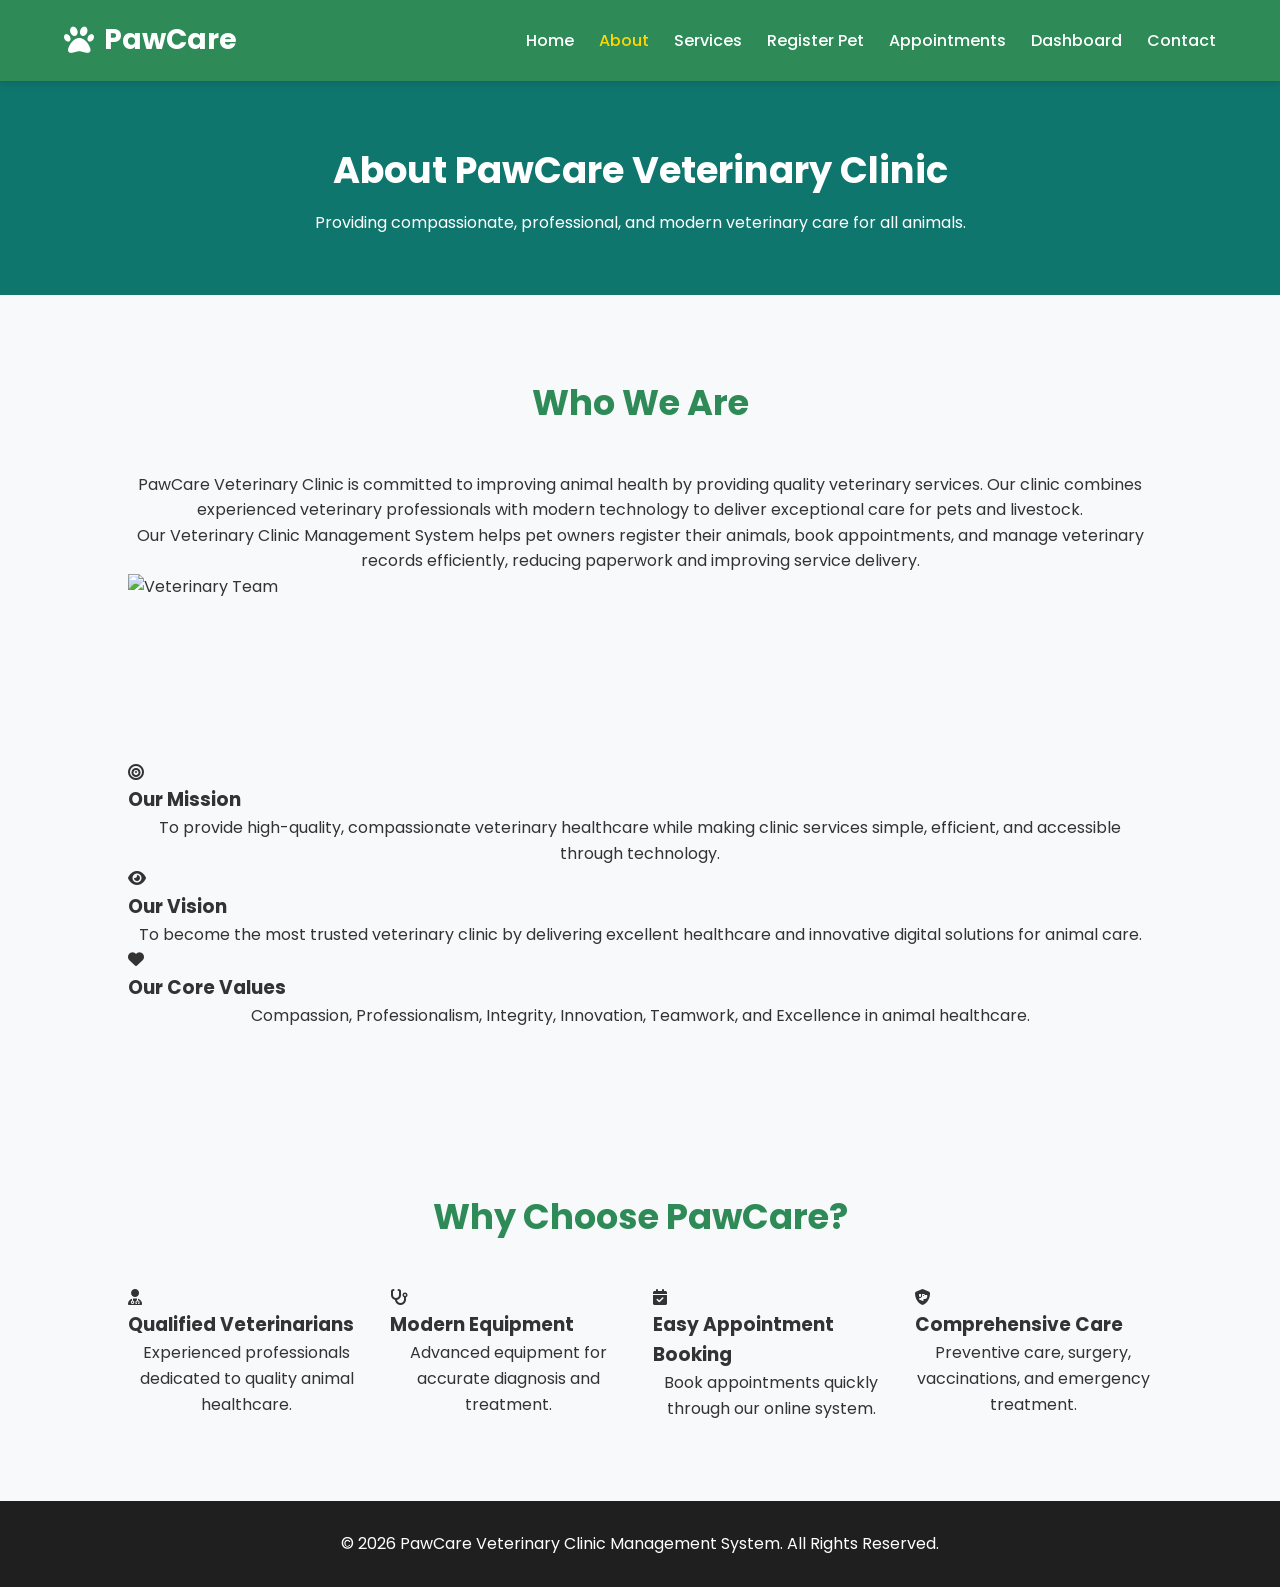
==== about.html @ 036ace34 "added the about section" ====
<!DOCTYPE html>
<html lang="en">

<head>
    <meta charset="UTF-8">
    <meta name="viewport" content="width=device-width, initial-scale=1.0">
    <title>About Us | PawCare Veterinary Clinic</title>

    <!-- Google Fonts -->
    <link rel="preconnect" href="https://fonts.googleapis.com">
    <link rel="preconnect" href="https://fonts.gstatic.com" crossorigin>

    <link href="https://fonts.googleapis.com/css2?family=Poppins:wght@300;400;500;600;700&display=swap"
        rel="stylesheet">

    <!-- Font Awesome -->
    <link rel="stylesheet"
        href="https://cdnjs.cloudflare.com/ajax/libs/font-awesome/6.6.0/css/all.min.css">

    <link rel="stylesheet" href="css/styles.css">
</head>

<body>

<header>

<nav class="navbar">

<div class="logo">
<i class="fa-solid fa-paw"></i>
<h2>PawCare</h2>
</div>

<ul class="nav-links">
<li><a href="index.html">Home</a></li>
<li><a href="about.html" class="active">About</a></li>
<li><a href="services.html">Services</a></li>
<li><a href="register.html">Register Pet</a></li>
<li><a href="appointment.html">Appointments</a></li>
<li><a href="dashboard.html">Dashboard</a></li>
<li><a href="contact.html">Contact</a></li>
</ul>

</nav>

</header>

<!-- Hero -->

<section class="page-header">

<h1>About PawCare Veterinary Clinic</h1>

<p>
Providing compassionate, professional, and modern veterinary care for all animals.
</p>

</section>

<!-- About -->

<section class="about-section">

<div class="about-content">

<div class="about-text">

<h2>Who We Are</h2>

<p>
PawCare Veterinary Clinic is committed to improving animal health by providing quality veterinary services. Our clinic combines experienced veterinary professionals with modern technology to deliver exceptional care for pets and livestock.
</p>

<p>
Our Veterinary Clinic Management System helps pet owners register their animals, book appointments, and manage veterinary records efficiently, reducing paperwork and improving service delivery.
</p>

</div>

<div class="about-image">

<img src="images/vet-team.jpg" alt="Veterinary Team">

</div>

</div>

</section>

<!-- Mission & Vision -->

<section class="mission-section">

<div class="mission-card">

<i class="fa-solid fa-bullseye"></i>

<h3>Our Mission</h3>

<p>
To provide high-quality, compassionate veterinary healthcare while making clinic services simple, efficient, and accessible through technology.
</p>

</div>

<div class="mission-card">

<i class="fa-solid fa-eye"></i>

<h3>Our Vision</h3>

<p>
To become the most trusted veterinary clinic by delivering excellent healthcare and innovative digital solutions for animal care.
</p>

</div>

<div class="mission-card">

<i class="fa-solid fa-heart"></i>

<h3>Our Core Values</h3>

<p>
Compassion, Professionalism, Integrity, Innovation, Teamwork, and Excellence in animal healthcare.
</p>

</div>

</section>

<!-- Why Choose Us -->

<section class="why-us">

<h2>Why Choose PawCare?</h2>

<div class="features">

<div class="feature-box">
<i class="fa-solid fa-user-doctor"></i>
<h3>Qualified Veterinarians</h3>
<p>Experienced professionals dedicated to quality animal healthcare.</p>
</div>

<div class="feature-box">
<i class="fa-solid fa-stethoscope"></i>
<h3>Modern Equipment</h3>
<p>Advanced equipment for accurate diagnosis and treatment.</p>
</div>

<div class="feature-box">
<i class="fa-solid fa-calendar-check"></i>
<h3>Easy Appointment Booking</h3>
<p>Book appointments quickly through our online system.</p>
</div>

<div class="feature-box">
<i class="fa-solid fa-shield-dog"></i>
<h3>Comprehensive Care</h3>
<p>Preventive care, surgery, vaccinations, and emergency treatment.</p>
</div>

</div>

</section>

<footer>

<p>&copy; 2026 PawCare Veterinary Clinic Management System. All Rights Reserved.</p>

</footer>

</body>

</html>
---- css/styles.css ----
* {
  margin: 0;
  padding: 0;
  box-sizing: border-box;
}

html {
  scroll-behavior: smooth;
}

body {
  font-family: "Poppins", sans-serif;
  background: #f8f9fa;
  color: #333;
  line-height: 1.6;
}

a {
  text-decoration: none;
}

ul {
  list-style: none;
}

img {
  max-width: 100%;
}

header {
  background: #2e8b57;
  position: sticky;
  top: 0;
  z-index: 1000;
  box-shadow: 0 2px 8px rgba(0, 0, 0, 0.15);
}

.navbar {
  width: 90%;
  max-width: 1200px;
  margin: auto;
  display: flex;
  justify-content: space-between;
  align-items: center;
  padding: 18px 0;
}

.logo {
  display: flex;
  align-items: center;
  gap: 10px;
  color: #fff;
}

.logo i {
  font-size: 30px;
}

.logo h2 {
  font-size: 28px;
}

.nav-links {
  display: flex;
  gap: 25px;
}

.nav-links a {
  color: white;
  font-weight: 500;
  transition: 0.3s;
}

.nav-links a:hover,
.nav-links .active {
  color: #ffd700;
}

.hero {
  height: 100vh;
  background:
    linear-gradient(rgba(0, 0, 0, 0.45), rgba(0, 0, 0, 0.45)),
    url("../images/hero.jpg");
  background-size: cover;
  background-position: center;
  background-repeat: no-repeat;

  display: flex;
  justify-content: center;
  align-items: center;
  text-align: center;
  color: white;
  padding: 20px;
}

.hero-content {
  max-width: 800px;
}

.hero h1 {
  font-size: 3.2rem;
  margin-bottom: 20px;
}

.hero p {
  font-size: 1.2rem;
  margin-bottom: 35px;
}

.hero-buttons {
  display: flex;
  justify-content: center;
  gap: 20px;
  flex-wrap: wrap;
}

.btn {
  background: #2e8b57;
  color: white;
  padding: 14px 32px;
  border-radius: 50px;
  font-weight: 600;
  transition: 0.3s;
}

.btn:hover {
  background: #246b44;
  transform: translateY(-3px);
}

.btn-secondary {
  background: white;
  color: #2e8b57;
}

.btn-secondary:hover {
  background: #e9ecef;
}

section {
  padding: 80px 10%;
}

section h2 {
  text-align: center;
  margin-bottom: 40px;
  color: #2e8b57;
  font-size: 2.2rem;
}

section p {
  text-align: center;
}

.about {
  background: white;
}

.services-btn {
  text-align: center;
  margin-top: 50px;
}

.services-btn .btn {
  display: inline-flex;
  align-items: center;
  gap: 10px;
  padding: 15px 35px;
  background: #2e8b57;
  color: #fff;
  border-radius: 50px;
  font-size: 17px;
  font-weight: 600;
  transition: 0.3s;
}

.services-btn .btn:hover {
  background: #246b44;
  transform: translateY(-4px);
  box-shadow: 0 10px 25px rgba(46, 139, 87, 0.3);
}
.services {
  background:
    linear-gradient(rgba(0, 0, 0, 0.65), rgba(0, 0, 0, 0.65)),
    url("../images/services-bg.jpg");

  background-size: cover;
  background-position: center;
  background-repeat: no-repeat;
  background-attachment: scroll;

  padding: 100px 10%;
}

.services h2 {
  color: white;
  text-align: center;
  font-size: 2.5rem;
  margin-bottom: 20px;
}

.service-container {
  display: grid;
  grid-template-columns: repeat(auto-fit, minmax(260px, 1fr));
  gap: 30px;
  margin-top: 50px;
}

.service-card {
  background: rgba(255, 255, 255, 0.12);
  backdrop-filter: blur(10px);
  border: 1px solid rgba(255, 255, 255, 0.2);
  border-radius: 20px;
  padding: 35px;
  text-align: center;
  transition: 0.4s;
}

.service-card:hover {
  transform: translateY(-10px);
  background: #2e8b57;
}

.service-card i {
  font-size: 50px;
  color: #ffd54f;
  margin-bottom: 20px;
}

.service-card h3 {
  color: white;
  margin-bottom: 15px;
}

.service-card p {
  color: #f5f5f5;
  line-height: 1.7;
}

.features {
  display: grid;
  grid-template-columns: repeat(auto-fit, minmax(220px, 1fr));
  gap: 25px;
}

.feature {
  background: white;
  padding: 30px;
  text-align: center;
  border-radius: 15px;
  box-shadow: 0 5px 15px rgba(0, 0, 0, 0.08);
}

.feature i {
  font-size: 45px;
  color: #2e8b57;
  margin-bottom: 15px;
}

.statistics {
  background: #2e8b57;
  color: white;
}

.statistics h2 {
  color: white;
}

.stats-container {
  display: grid;
  grid-template-columns: repeat(auto-fit, minmax(200px, 1fr));
  gap: 25px;
}

.stat-card {
  background: rgba(255, 255, 255, 0.12);
  padding: 35px;
  text-align: center;
  border-radius: 15px;
}

.stat-card h3 {
  font-size: 2.5rem;
}

.testimonial {
  max-width: 700px;
  margin: auto;
  background: white;
  padding: 40px;
  border-radius: 15px;
  box-shadow: 0 5px 15px rgba(0, 0, 0, 0.08);
}

.testimonial h4 {
  margin-top: 20px;
  color: #2e8b57;
}

.cta {
  background: #4caf50;
  color: white;
  text-align: center;
}

.cta h2 {
  color: white;
}

.cta p {
  margin-bottom: 30px;
}

footer {
  background: #1f1f1f;
  color: white;
  text-align: center;
  padding: 30px 15px;
}

@media (max-width: 900px) {
  .navbar {
    flex-direction: column;
    gap: 20px;
  }

  .nav-links {
    flex-wrap: wrap;
    justify-content: center;
    gap: 15px;
  }

  .hero h1 {
    font-size: 2.3rem;
  }

  .hero p {
    font-size: 1rem;
  }

  .hero {
    height: auto;
    padding: 100px 20px;
  }

  section {
    padding: 60px 8%;
  }
}

@media (max-width: 600px) {
  .logo h2 {
    font-size: 22px;
  }

  .hero h1 {
    font-size: 1.9rem;
  }

  .hero-buttons {
    flex-direction: column;
    align-items: center;
  }

  .btn {
    width: 220px;
    text-align: center;
  }

  section h2 {
    font-size: 1.8rem;
  }
}
/*====================================
    PAGE HEADER
=====================================*/

.page-header {
  background:
    linear-gradient(rgba(46, 139, 87, 0.85), rgba(46, 139, 87, 0.85)),
    url("../images/hero.jpg");
  background-size: cover;
  background-position: center;
  padding: 80px 20px;
  text-align: center;
  color: white;
}

.page-header h1 {
  font-size: 42px;
  margin-bottom: 15px;
}

.page-header p {
  font-size: 18px;
  max-width: 700px;
  margin: auto;
}

/*====================================
    REGISTRATION SECTION
=====================================*/

.registration {
  padding: 80px 10%;
  background: #f7f7f7;
}

.form-container {
  max-width: 800px;
  margin: auto;
  background: white;
  padding: 40px;
  border-radius: 15px;
  box-shadow: 0 10px 30px rgba(0, 0, 0, 0.1);
}

.form-container h2 {
  text-align: center;
  color: #2e8b57;
  margin-bottom: 30px;
}

.input-group {
  display: flex;
  flex-direction: column;
  margin-bottom: 20px;
}

.input-group label {
  margin-bottom: 8px;
  font-weight: 600;
  color: #333;
}

.input-group input,
.input-group select,
.input-group textarea {
  padding: 14px;
  border: 1px solid #ccc;
  border-radius: 8px;
  font-size: 16px;
  outline: none;
  transition: 0.3s;
}

.input-group input:focus,
.input-group select:focus,
.input-group textarea:focus {
  border-color: #2e8b57;
  box-shadow: 0 0 10px rgba(46, 139, 87, 0.25);
}

textarea {
  resize: vertical;
}

.btn {
  width: 100%;
  background: #2e8b57;
  color: white;
  padding: 15px;
  border: none;
  border-radius: 8px;
  font-size: 18px;
  cursor: pointer;
  transition: 0.3s;
}

.btn:hover {
  background: #246b44;
}
.form-row {
  display: grid;
  grid-template-columns: 1fr 1fr;
  gap: 20px;
}

@media (max-width: 768px) {
  .form-row {
    grid-template-columns: 1fr;
  }
}
.dashboard {
  padding: 80px 10%;
}

.dashboard h1 {
  color: #2e8b57;

  margin-bottom: 30px;

  text-align: center;
}

#search {
  width: 100%;

  padding: 15px;

  margin-bottom: 30px;

  border-radius: 8px;

  border: 1px solid #ccc;

  font-size: 16px;
}

table {
  width: 100%;

  border-collapse: collapse;

  background: white;

  box-shadow: 0 5px 15px rgba(0, 0, 0, 0.1);
}

th {
  background: #2e8b57;

  color: white;

  padding: 15px;
}

td {
  padding: 15px;

  border-bottom: 1px solid #ddd;

  text-align: center;
}

td button {
  background: #dc3545;

  color: white;

  border: none;

  padding: 8px 15px;

  border-radius: 5px;

  cursor: pointer;
}

td button:hover {
  background: #b52b3a;
}
.page-header {
  background: #0f766e;
  color: white;
  text-align: center;
  padding: 60px 20px;
}

.page-header h1 {
  font-size: 2.3rem;
  margin-bottom: 10px;
}

.page-header p {
  font-size: 1rem;
}

/* ================= APPOINTMENT ================= */

.appointment {
  padding: 60px 20px;
  background: #f4f7fa;
}

.form-container {
  max-width: 700px;
  margin: auto;
  background: white;
  padding: 35px;
  border-radius: 12px;
  box-shadow: 0 10px 25px rgba(0, 0, 0, 0.1);
}

.form-container h2 {
  text-align: center;
  margin-bottom: 30px;
}

.input-group {
  display: flex;
  flex-direction: column;
  margin-bottom: 20px;
}

.input-group label {
  font-weight: 600;
  margin-bottom: 8px;
}

.input-group input,
.input-group select,
.input-group textarea {
  padding: 12px;
  border: 1px solid #ccc;
  border-radius: 8px;
  font-size: 16px;
  font-family: inherit;
}

.input-group textarea {
  resize: vertical;
}

.btn {
  width: 100%;
  padding: 15px;
  border: none;
  border-radius: 8px;
  background: #0f766e;
  color: white;
  font-size: 17px;
  cursor: pointer;
  transition: 0.3s;
}

.btn:hover {
  background: #115e59;
}
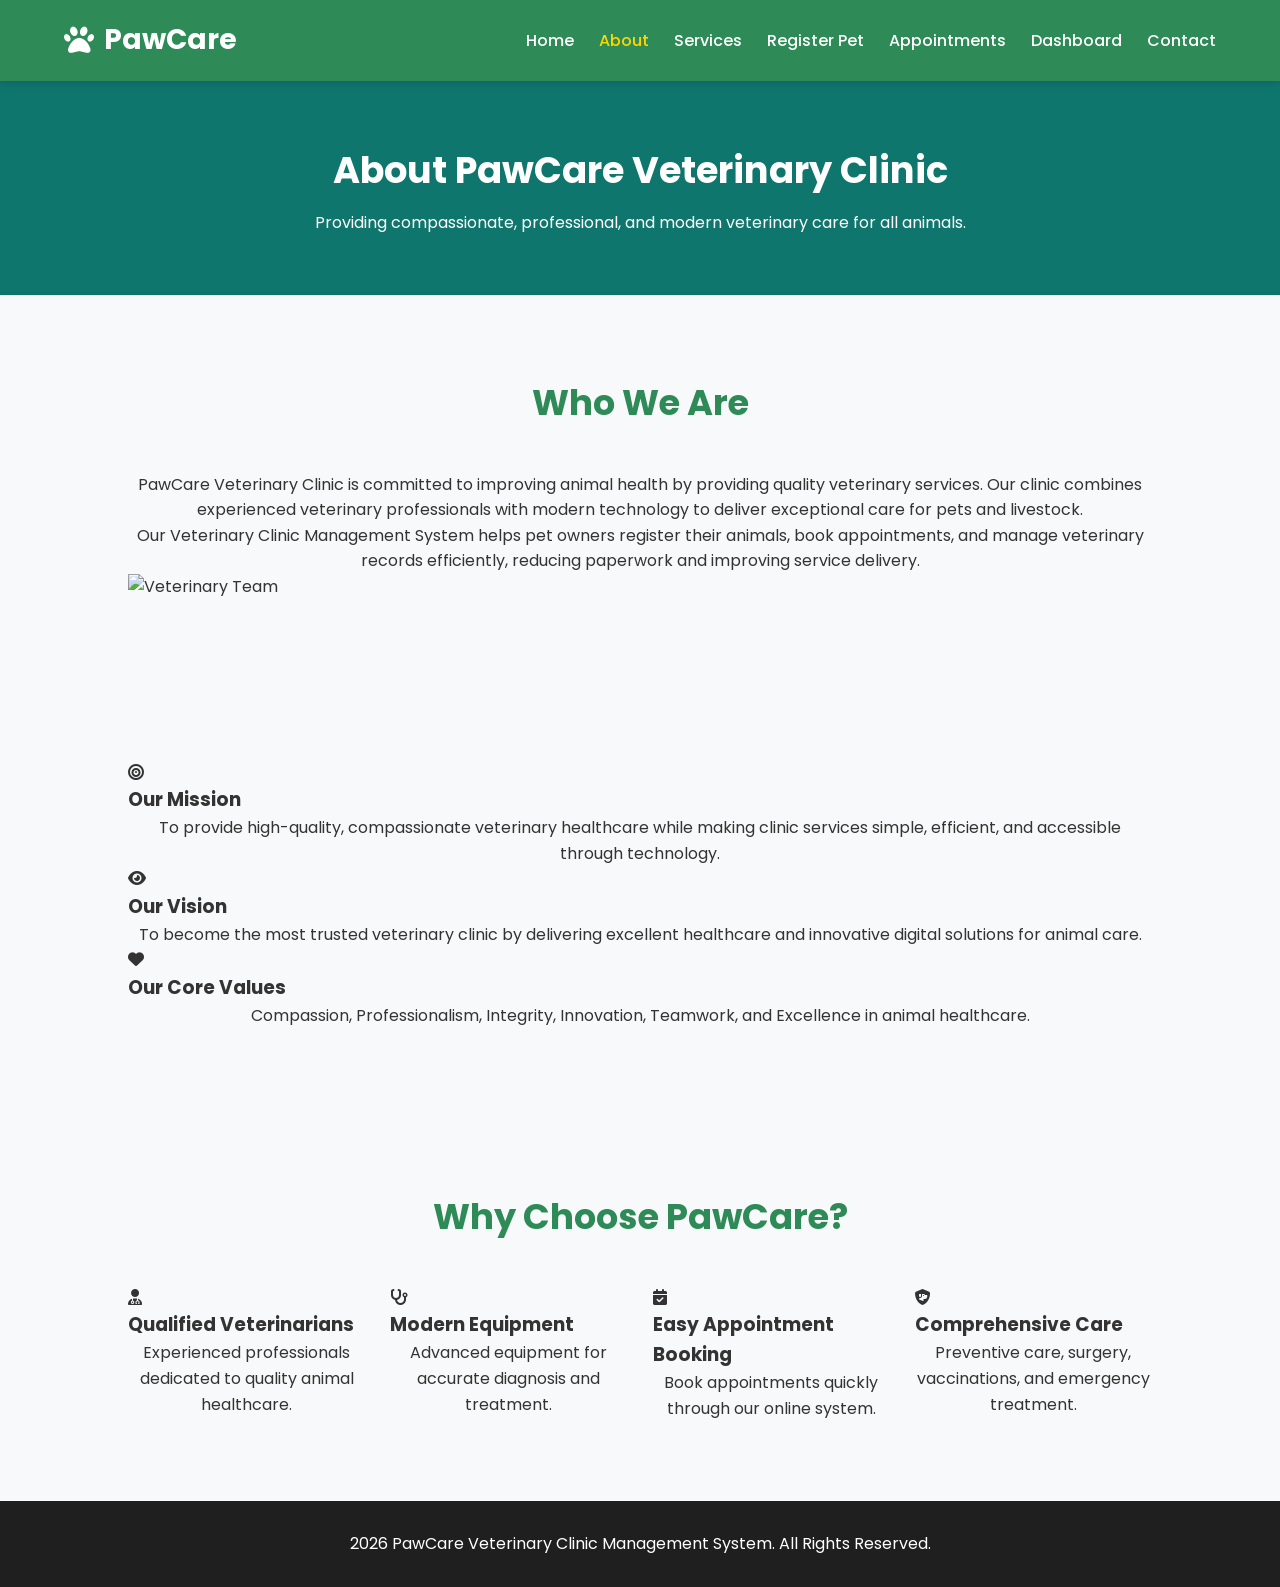
==== commit d3a71ee6: "updated the about html" ====
--- a/about.html
+++ b/about.html
@@ -167,7 +167,7 @@
 
 <footer>
 
-<p>&copy; 2026 PawCare Veterinary Clinic Management System. All Rights Reserved.</p>
+<p>2026 PawCare Veterinary Clinic Management System. All Rights Reserved.</p>
 
 </footer>
 
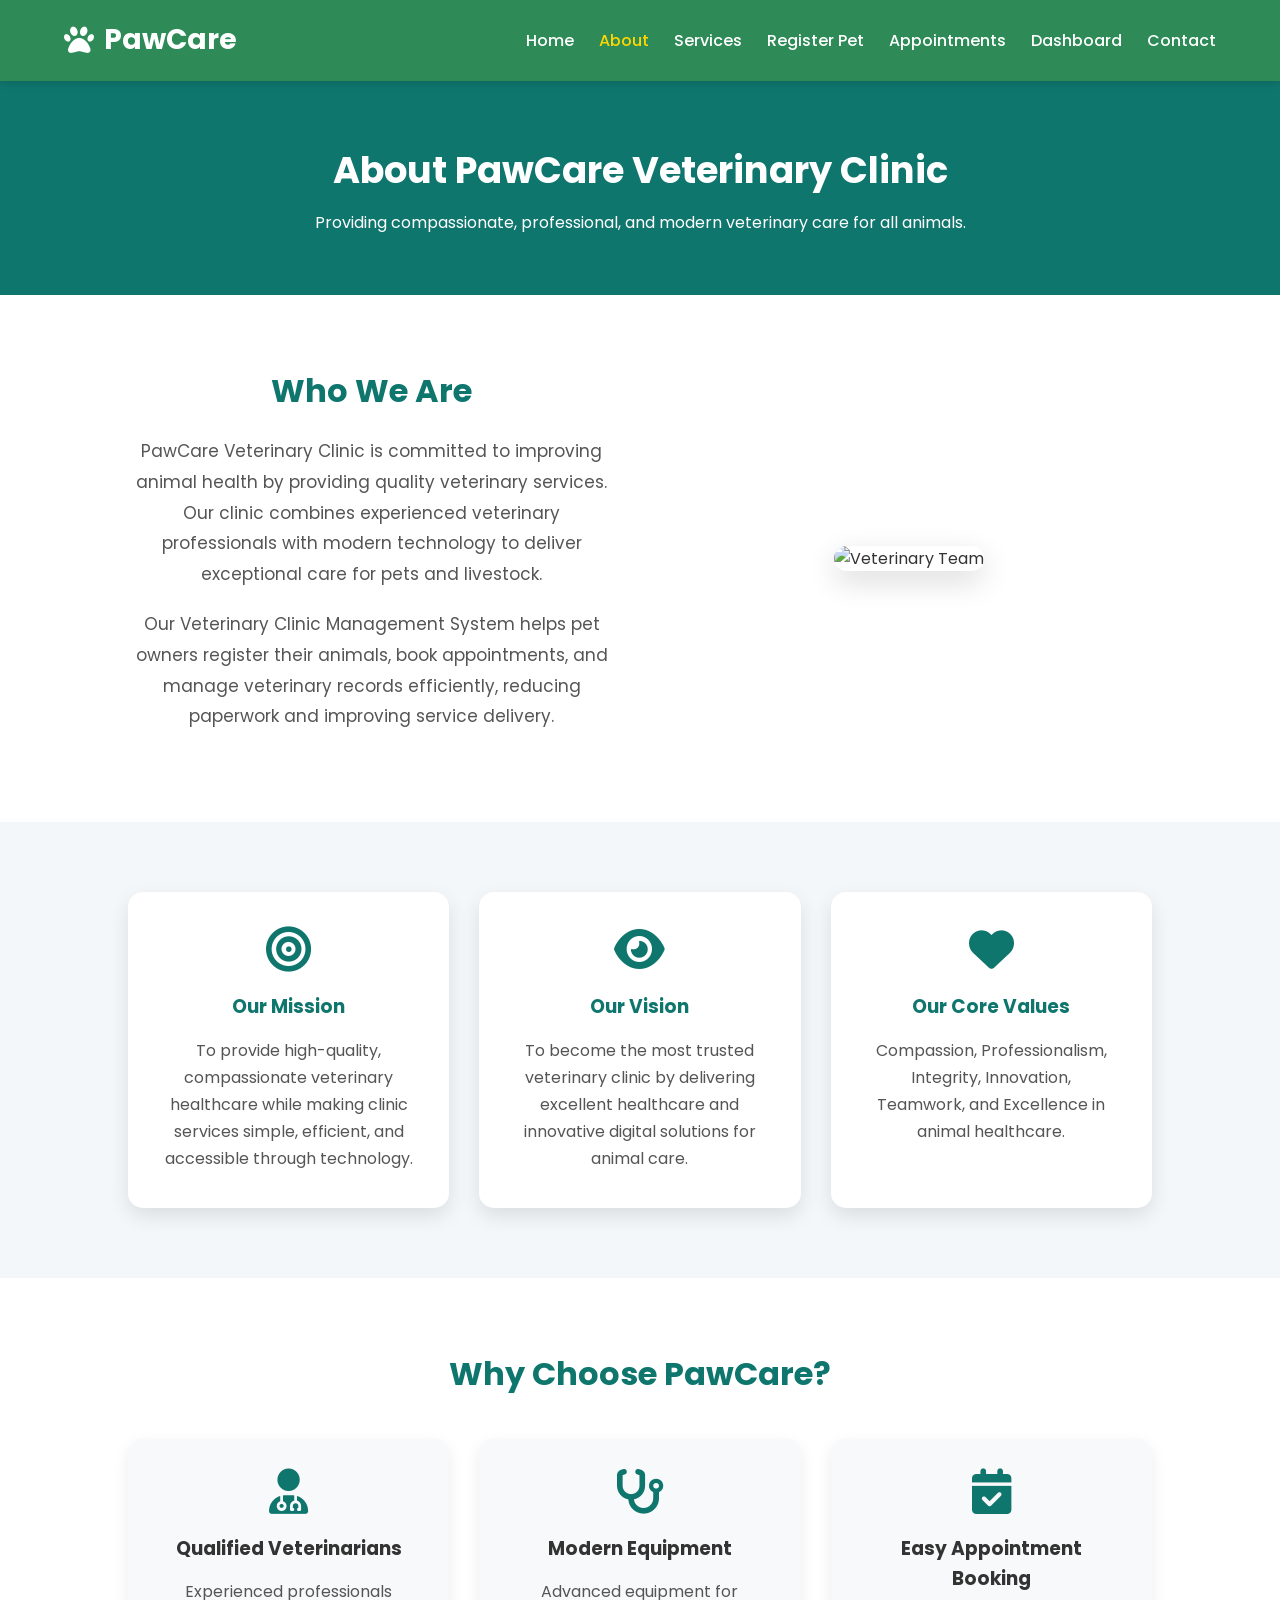
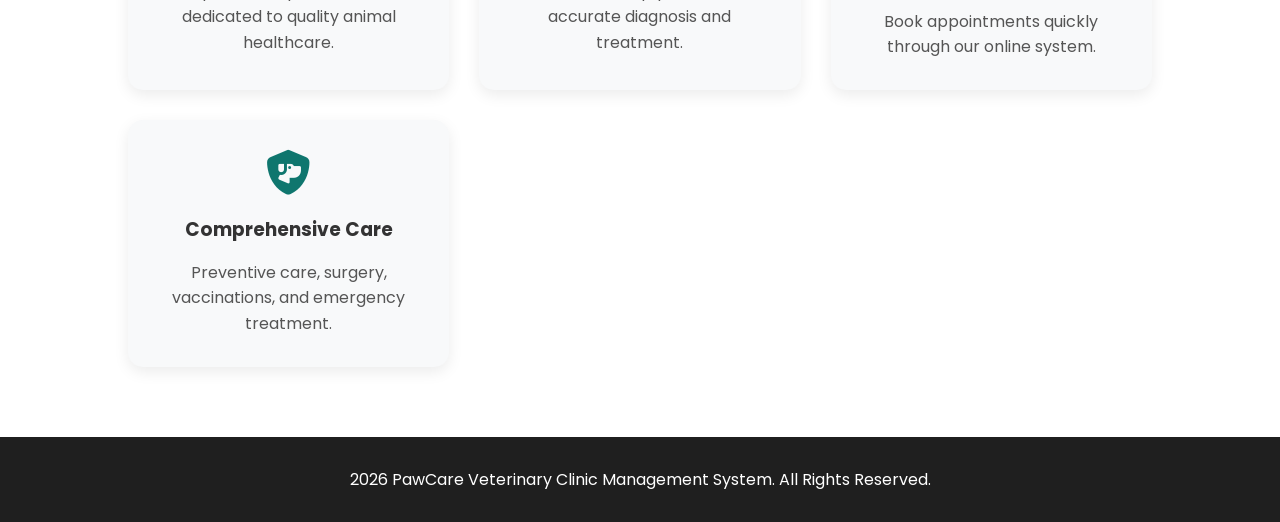
==== commit bef8d3f5: "styled the about section on styles.css" ====
--- a/about.html
+++ b/about.html
@@ -1,176 +1,164 @@
-<!DOCTYPE html>
+<!doctype html>
 <html lang="en">
-
-<head>
-    <meta charset="UTF-8">
-    <meta name="viewport" content="width=device-width, initial-scale=1.0">
+  <head>
+    <meta charset="UTF-8" />
+    <meta name="viewport" content="width=device-width, initial-scale=1.0" />
     <title>About Us | PawCare Veterinary Clinic</title>
 
     <!-- Google Fonts -->
-    <link rel="preconnect" href="https://fonts.googleapis.com">
-    <link rel="preconnect" href="https://fonts.gstatic.com" crossorigin>
+    <link rel="preconnect" href="https://fonts.googleapis.com" />
+    <link rel="preconnect" href="https://fonts.gstatic.com" crossorigin />
 
-    <link href="https://fonts.googleapis.com/css2?family=Poppins:wght@300;400;500;600;700&display=swap"
-        rel="stylesheet">
+    <link
+      href="https://fonts.googleapis.com/css2?family=Poppins:wght@300;400;500;600;700&display=swap"
+      rel="stylesheet"
+    />
 
     <!-- Font Awesome -->
-    <link rel="stylesheet"
-        href="https://cdnjs.cloudflare.com/ajax/libs/font-awesome/6.6.0/css/all.min.css">
+    <link
+      rel="stylesheet"
+      href="https://cdnjs.cloudflare.com/ajax/libs/font-awesome/6.6.0/css/all.min.css"
+    />
 
-    <link rel="stylesheet" href="css/styles.css">
-</head>
+    <link rel="stylesheet" href="css/styles.css" />
+  </head>
 
-<body>
+  <body>
+    <header>
+      <nav class="navbar">
+        <div class="logo">
+          <i class="fa-solid fa-paw"></i>
+          <h2>PawCare</h2>
+        </div>
 
-<header>
+        <ul class="nav-links">
+          <li><a href="index.html">Home</a></li>
+          <li><a href="about.html" class="active">About</a></li>
+          <li><a href="services.html">Services</a></li>
+          <li><a href="register.html">Register Pet</a></li>
+          <li><a href="appointment.html">Appointments</a></li>
+          <li><a href="dashboard.html">Dashboard</a></li>
+          <li><a href="contact.html">Contact</a></li>
+        </ul>
+      </nav>
+    </header>
 
-<nav class="navbar">
+    <!-- Hero -->
 
-<div class="logo">
-<i class="fa-solid fa-paw"></i>
-<h2>PawCare</h2>
-</div>
+    <section class="page-header">
+      <h1>About PawCare Veterinary Clinic</h1>
 
-<ul class="nav-links">
-<li><a href="index.html">Home</a></li>
-<li><a href="about.html" class="active">About</a></li>
-<li><a href="services.html">Services</a></li>
-<li><a href="register.html">Register Pet</a></li>
-<li><a href="appointment.html">Appointments</a></li>
-<li><a href="dashboard.html">Dashboard</a></li>
-<li><a href="contact.html">Contact</a></li>
-</ul>
+      <p>
+        Providing compassionate, professional, and modern veterinary care for
+        all animals.
+      </p>
+    </section>
 
-</nav>
+    <!-- About -->
 
-</header>
+    <section class="about-section">
+      <div class="about-content">
+        <div class="about-text">
+          <h2>Who We Are</h2>
 
-<!-- Hero -->
+          <p>
+            PawCare Veterinary Clinic is committed to improving animal health by
+            providing quality veterinary services. Our clinic combines
+            experienced veterinary professionals with modern technology to
+            deliver exceptional care for pets and livestock.
+          </p>
 
-<section class="page-header">
+          <p>
+            Our Veterinary Clinic Management System helps pet owners register
+            their animals, book appointments, and manage veterinary records
+            efficiently, reducing paperwork and improving service delivery.
+          </p>
+        </div>
 
-<h1>About PawCare Veterinary Clinic</h1>
+        <div class="about-image">
+          <img src="images/vet-team.jpg" alt="Veterinary Team" />
+        </div>
+      </div>
+    </section>
 
-<p>
-Providing compassionate, professional, and modern veterinary care for all animals.
-</p>
+    <!-- Mission & Vision -->
 
-</section>
+    <section class="mission-section">
+      <div class="mission-card">
+        <i class="fa-solid fa-bullseye"></i>
 
-<!-- About -->
+        <h3>Our Mission</h3>
 
-<section class="about-section">
+        <p>
+          To provide high-quality, compassionate veterinary healthcare while
+          making clinic services simple, efficient, and accessible through
+          technology.
+        </p>
+      </div>
 
-<div class="about-content">
+      <div class="mission-card">
+        <i class="fa-solid fa-eye"></i>
 
-<div class="about-text">
+        <h3>Our Vision</h3>
 
-<h2>Who We Are</h2>
+        <p>
+          To become the most trusted veterinary clinic by delivering excellent
+          healthcare and innovative digital solutions for animal care.
+        </p>
+      </div>
 
-<p>
-PawCare Veterinary Clinic is committed to improving animal health by providing quality veterinary services. Our clinic combines experienced veterinary professionals with modern technology to deliver exceptional care for pets and livestock.
-</p>
+      <div class="mission-card">
+        <i class="fa-solid fa-heart"></i>
 
-<p>
-Our Veterinary Clinic Management System helps pet owners register their animals, book appointments, and manage veterinary records efficiently, reducing paperwork and improving service delivery.
-</p>
+        <h3>Our Core Values</h3>
 
-</div>
+        <p>
+          Compassion, Professionalism, Integrity, Innovation, Teamwork, and
+          Excellence in animal healthcare.
+        </p>
+      </div>
+    </section>
 
-<div class="about-image">
+    <!-- Why Choose Us -->
 
-<img src="images/vet-team.jpg" alt="Veterinary Team">
+    <section class="why-us">
+      <h2>Why Choose PawCare?</h2>
 
-</div>
+      <div class="features">
+        <div class="feature-box">
+          <i class="fa-solid fa-user-doctor"></i>
+          <h3>Qualified Veterinarians</h3>
+          <p>
+            Experienced professionals dedicated to quality animal healthcare.
+          </p>
+        </div>
 
-</div>
+        <div class="feature-box">
+          <i class="fa-solid fa-stethoscope"></i>
+          <h3>Modern Equipment</h3>
+          <p>Advanced equipment for accurate diagnosis and treatment.</p>
+        </div>
 
-</section>
+        <div class="feature-box">
+          <i class="fa-solid fa-calendar-check"></i>
+          <h3>Easy Appointment Booking</h3>
+          <p>Book appointments quickly through our online system.</p>
+        </div>
 
-<!-- Mission & Vision -->
+        <div class="feature-box">
+          <i class="fa-solid fa-shield-dog"></i>
+          <h3>Comprehensive Care</h3>
+          <p>
+            Preventive care, surgery, vaccinations, and emergency treatment.
+          </p>
+        </div>
+      </div>
+    </section>
 
-<section class="mission-section">
-
-<div class="mission-card">
-
-<i class="fa-solid fa-bullseye"></i>
-
-<h3>Our Mission</h3>
-
-<p>
-To provide high-quality, compassionate veterinary healthcare while making clinic services simple, efficient, and accessible through technology.
-</p>
-
-</div>
-
-<div class="mission-card">
-
-<i class="fa-solid fa-eye"></i>
-
-<h3>Our Vision</h3>
-
-<p>
-To become the most trusted veterinary clinic by delivering excellent healthcare and innovative digital solutions for animal care.
-</p>
-
-</div>
-
-<div class="mission-card">
-
-<i class="fa-solid fa-heart"></i>
-
-<h3>Our Core Values</h3>
-
-<p>
-Compassion, Professionalism, Integrity, Innovation, Teamwork, and Excellence in animal healthcare.
-</p>
-
-</div>
-
-</section>
-
-<!-- Why Choose Us -->
-
-<section class="why-us">
-
-<h2>Why Choose PawCare?</h2>
-
-<div class="features">
-
-<div class="feature-box">
-<i class="fa-solid fa-user-doctor"></i>
-<h3>Qualified Veterinarians</h3>
-<p>Experienced professionals dedicated to quality animal healthcare.</p>
-</div>
-
-<div class="feature-box">
-<i class="fa-solid fa-stethoscope"></i>
-<h3>Modern Equipment</h3>
-<p>Advanced equipment for accurate diagnosis and treatment.</p>
-</div>
-
-<div class="feature-box">
-<i class="fa-solid fa-calendar-check"></i>
-<h3>Easy Appointment Booking</h3>
-<p>Book appointments quickly through our online system.</p>
-</div>
-
-<div class="feature-box">
-<i class="fa-solid fa-shield-dog"></i>
-<h3>Comprehensive Care</h3>
-<p>Preventive care, surgery, vaccinations, and emergency treatment.</p>
-</div>
-
-</div>
-
-</section>
-
-<footer>
-
-<p>2026 PawCare Veterinary Clinic Management System. All Rights Reserved.</p>
-
-</footer>
-
-</body>
-
-</html>+    <footer>
+      <p>
+        2026 PawCare Veterinary Clinic Management System. All Rights Reserved.
+      </p>
+    </footer>
+  </body>
+</html>
--- a/css/styles.css
+++ b/css/styles.css
@@ -627,3 +627,156 @@
 .btn:hover {
   background: #115e59;
 }
+.about-section {
+  padding: 70px 10%;
+  background: #ffffff;
+}
+
+.about-content {
+  display: flex;
+  justify-content: space-between;
+  align-items: center;
+  gap: 50px;
+  flex-wrap: wrap;
+}
+
+.about-text {
+  flex: 1;
+}
+
+.about-text h2 {
+  font-size: 2rem;
+  color: #0f766e;
+  margin-bottom: 20px;
+}
+
+.about-text p {
+  font-size: 17px;
+  line-height: 1.8;
+  color: #555;
+  margin-bottom: 20px;
+}
+
+.about-image {
+  flex: 1;
+  text-align: center;
+}
+
+.about-image img {
+  width: 100%;
+  max-width: 500px;
+  border-radius: 15px;
+  box-shadow: 0 10px 30px rgba(0, 0, 0, 0.15);
+}
+
+/* ==========================================
+   MISSION SECTION
+========================================== */
+
+.mission-section {
+  display: grid;
+  grid-template-columns: repeat(auto-fit, minmax(280px, 1fr));
+  gap: 30px;
+  padding: 70px 10%;
+  background: #f4f7fa;
+}
+
+.mission-card {
+  background: white;
+  padding: 35px;
+  border-radius: 15px;
+  text-align: center;
+  box-shadow: 0 8px 20px rgba(0, 0, 0, 0.1);
+  transition: 0.3s;
+}
+
+.mission-card:hover {
+  transform: translateY(-8px);
+}
+
+.mission-card i {
+  font-size: 45px;
+  color: #0f766e;
+  margin-bottom: 20px;
+}
+
+.mission-card h3 {
+  margin-bottom: 15px;
+  color: #0f766e;
+}
+
+.mission-card p {
+  color: #555;
+  line-height: 1.7;
+}
+
+/* ==========================================
+   WHY CHOOSE US
+========================================== */
+
+.why-us {
+  padding: 70px 10%;
+  background: white;
+  text-align: center;
+}
+
+.why-us h2 {
+  color: #0f766e;
+  margin-bottom: 40px;
+  font-size: 2rem;
+}
+
+.features {
+  display: grid;
+  grid-template-columns: repeat(auto-fit, minmax(250px, 1fr));
+  gap: 30px;
+}
+
+.feature-box {
+  background: #f8f9fa;
+  padding: 30px;
+  border-radius: 15px;
+  transition: 0.3s;
+  box-shadow: 0 5px 15px rgba(0, 0, 0, 0.08);
+}
+
+.feature-box:hover {
+  background: #0f766e;
+  color: white;
+  transform: translateY(-8px);
+}
+
+.feature-box:hover p,
+.feature-box:hover h3,
+.feature-box:hover i {
+  color: white;
+}
+
+.feature-box i {
+  font-size: 45px;
+  color: #0f766e;
+  margin-bottom: 20px;
+}
+
+.feature-box h3 {
+  margin-bottom: 15px;
+}
+
+.feature-box p {
+  color: #555;
+  line-height: 1.6;
+}
+
+/* ==========================================
+   RESPONSIVE
+========================================== */
+
+@media (max-width: 768px) {
+  .about-content {
+    flex-direction: column;
+  }
+
+  .about-text {
+    text-align: center;
+  }
+}
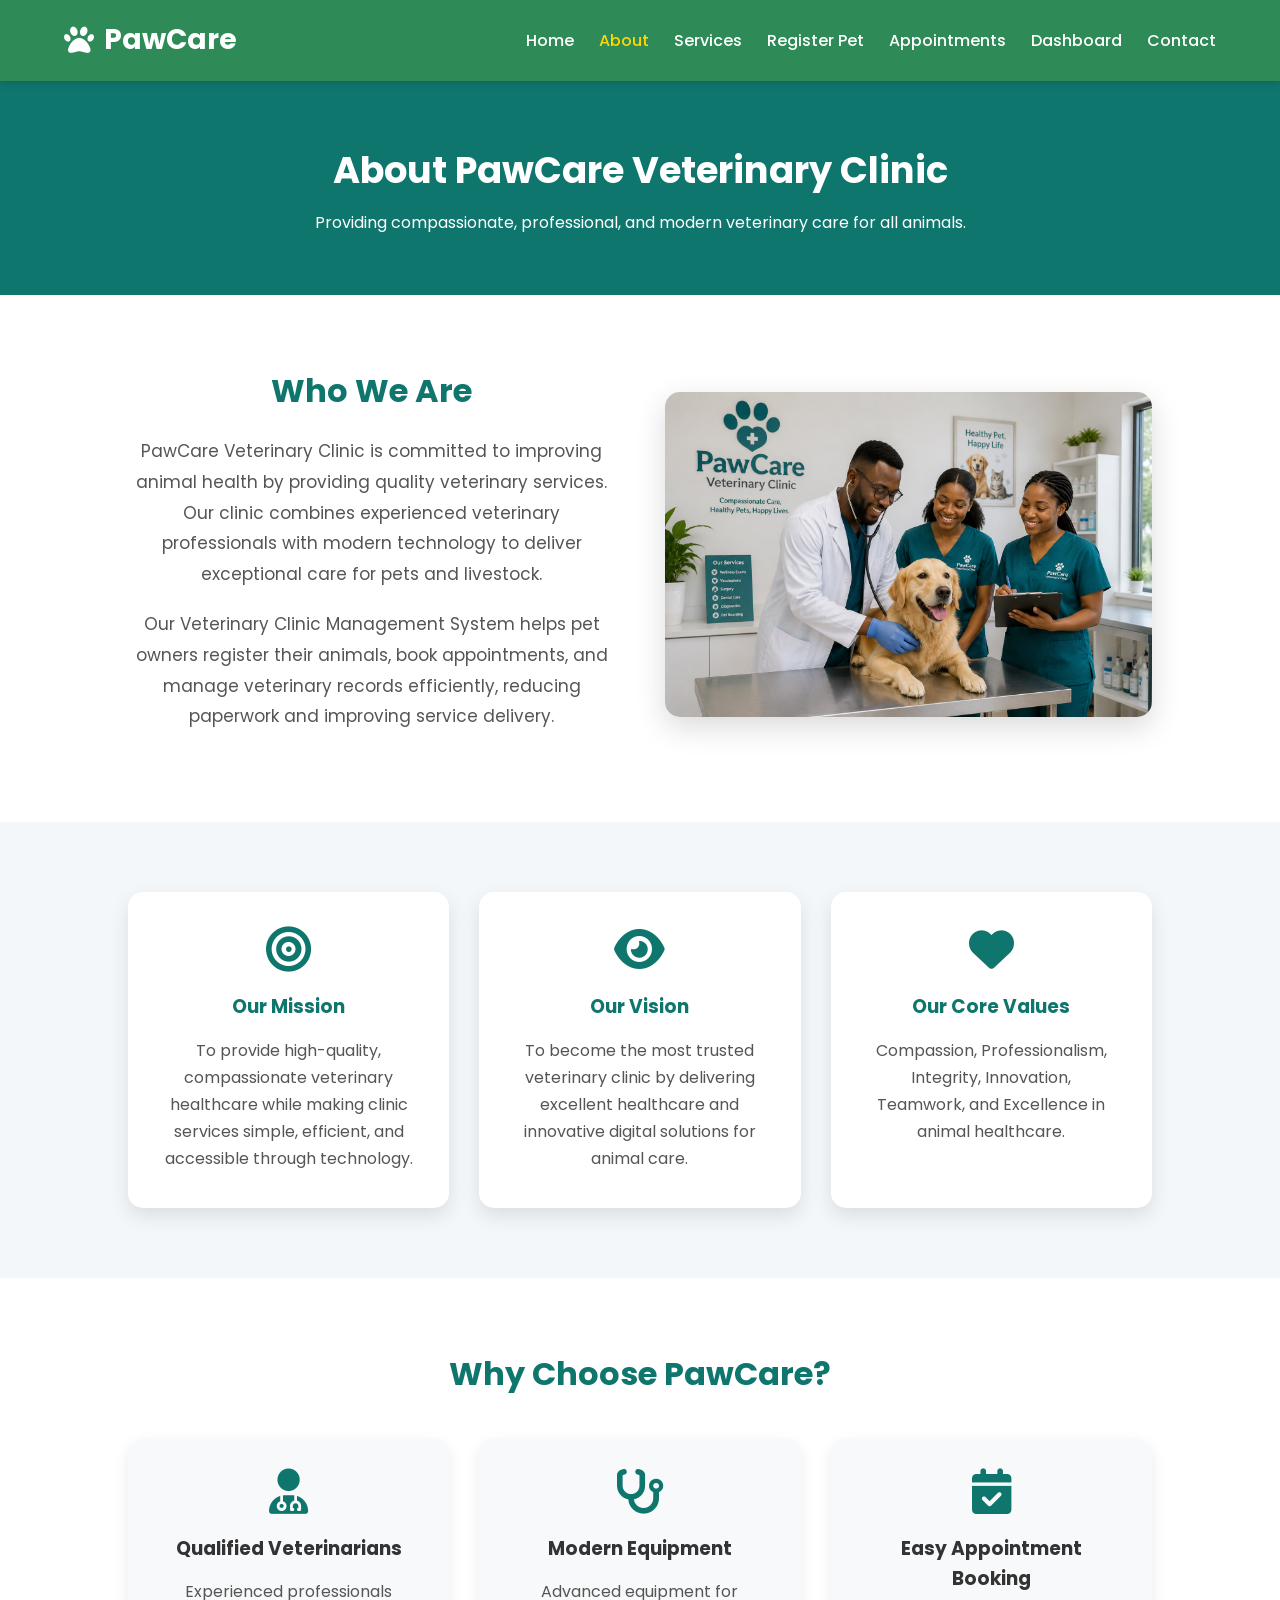
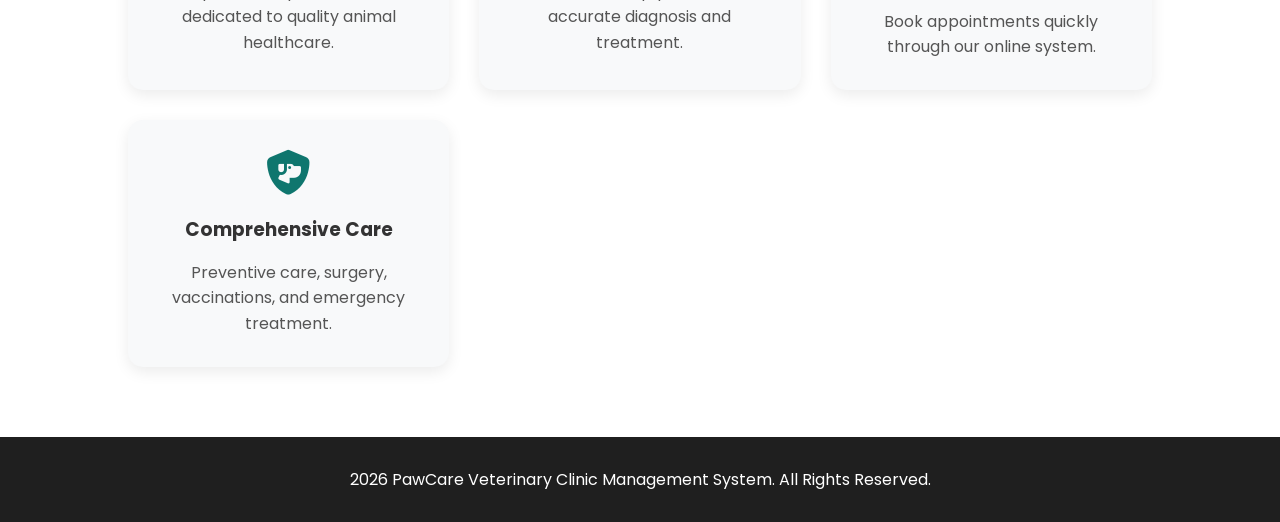
==== commit 05153ccc: "added an image in the about section" ====
--- a/about.html
+++ b/about.html
@@ -5,7 +5,7 @@
     <meta name="viewport" content="width=device-width, initial-scale=1.0" />
     <title>About Us | PawCare Veterinary Clinic</title>
 
-    <!-- Google Fonts -->
+    
     <link rel="preconnect" href="https://fonts.googleapis.com" />
     <link rel="preconnect" href="https://fonts.gstatic.com" crossorigin />
 
--- a/css/styles.css
+++ b/css/styles.css
@@ -767,10 +767,6 @@
   line-height: 1.6;
 }
 
-/* ==========================================
-   RESPONSIVE
-========================================== */
-
 @media (max-width: 768px) {
   .about-content {
     flex-direction: column;
